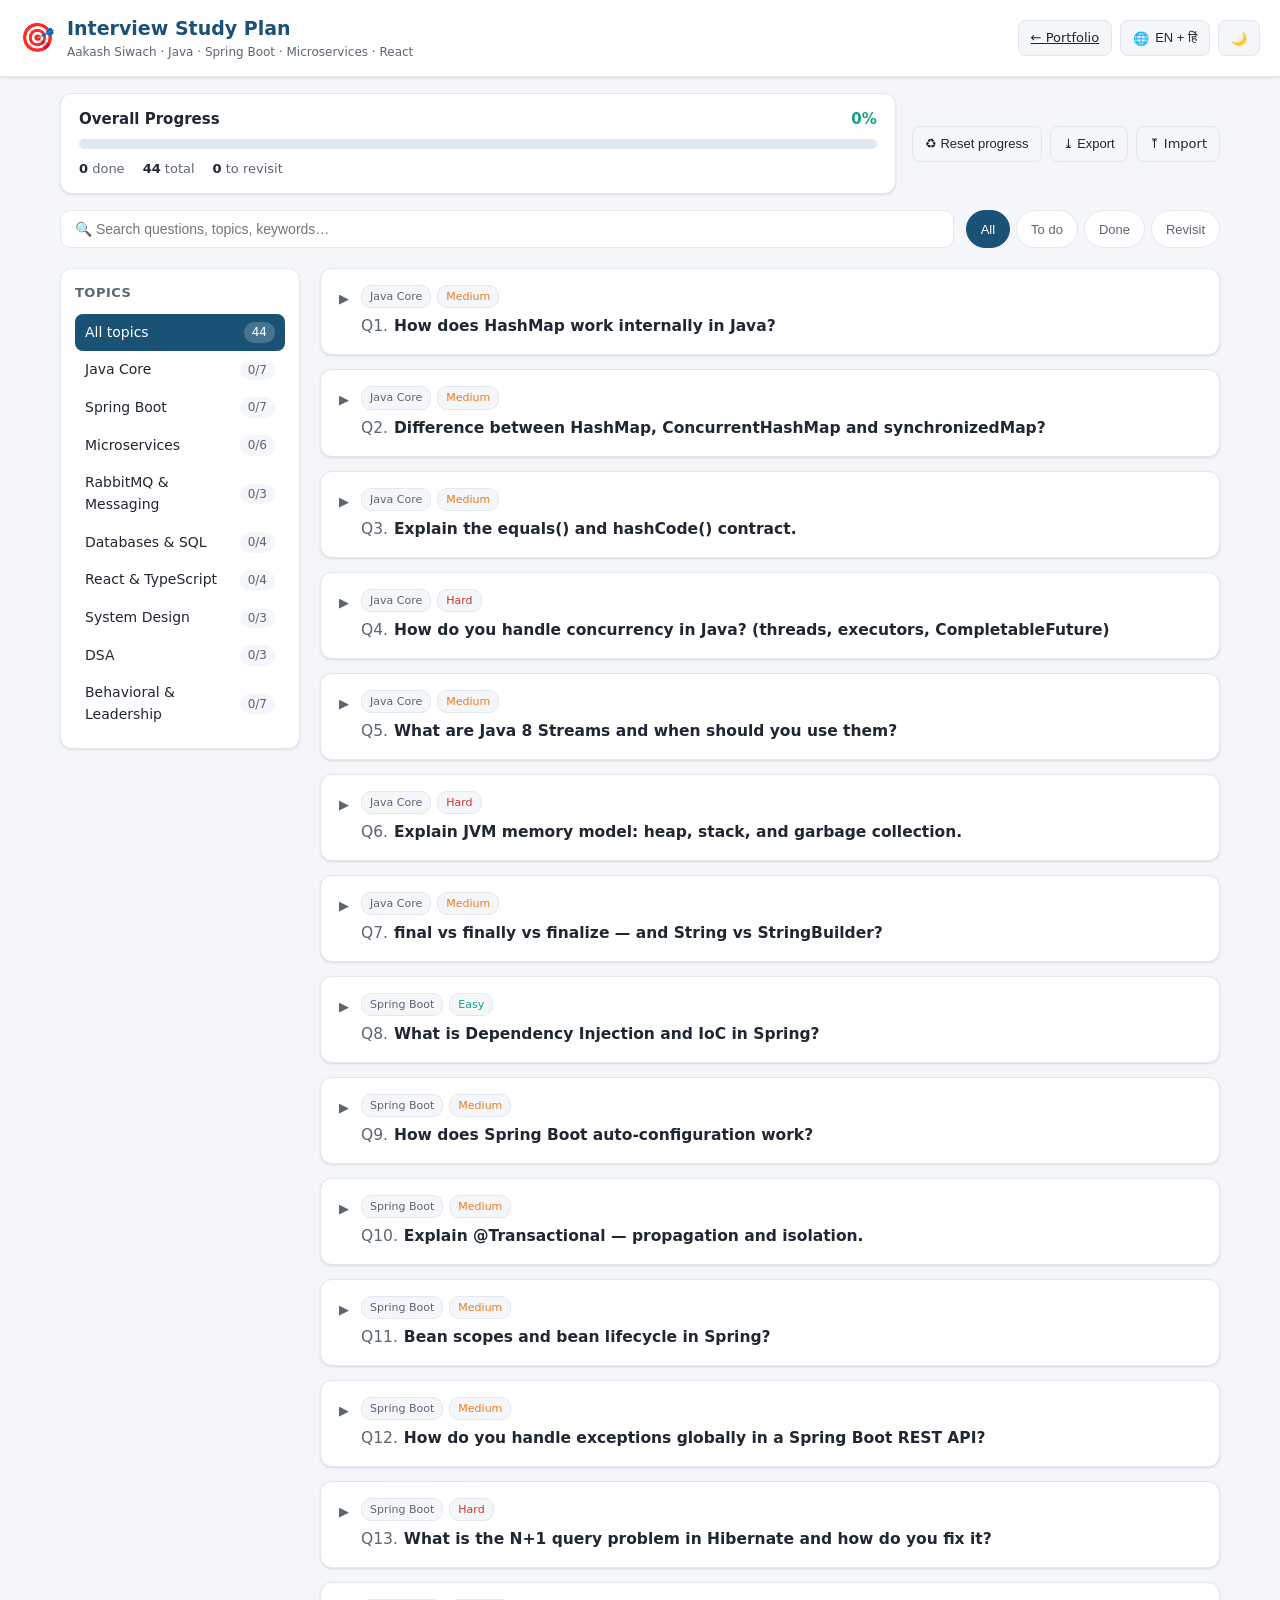
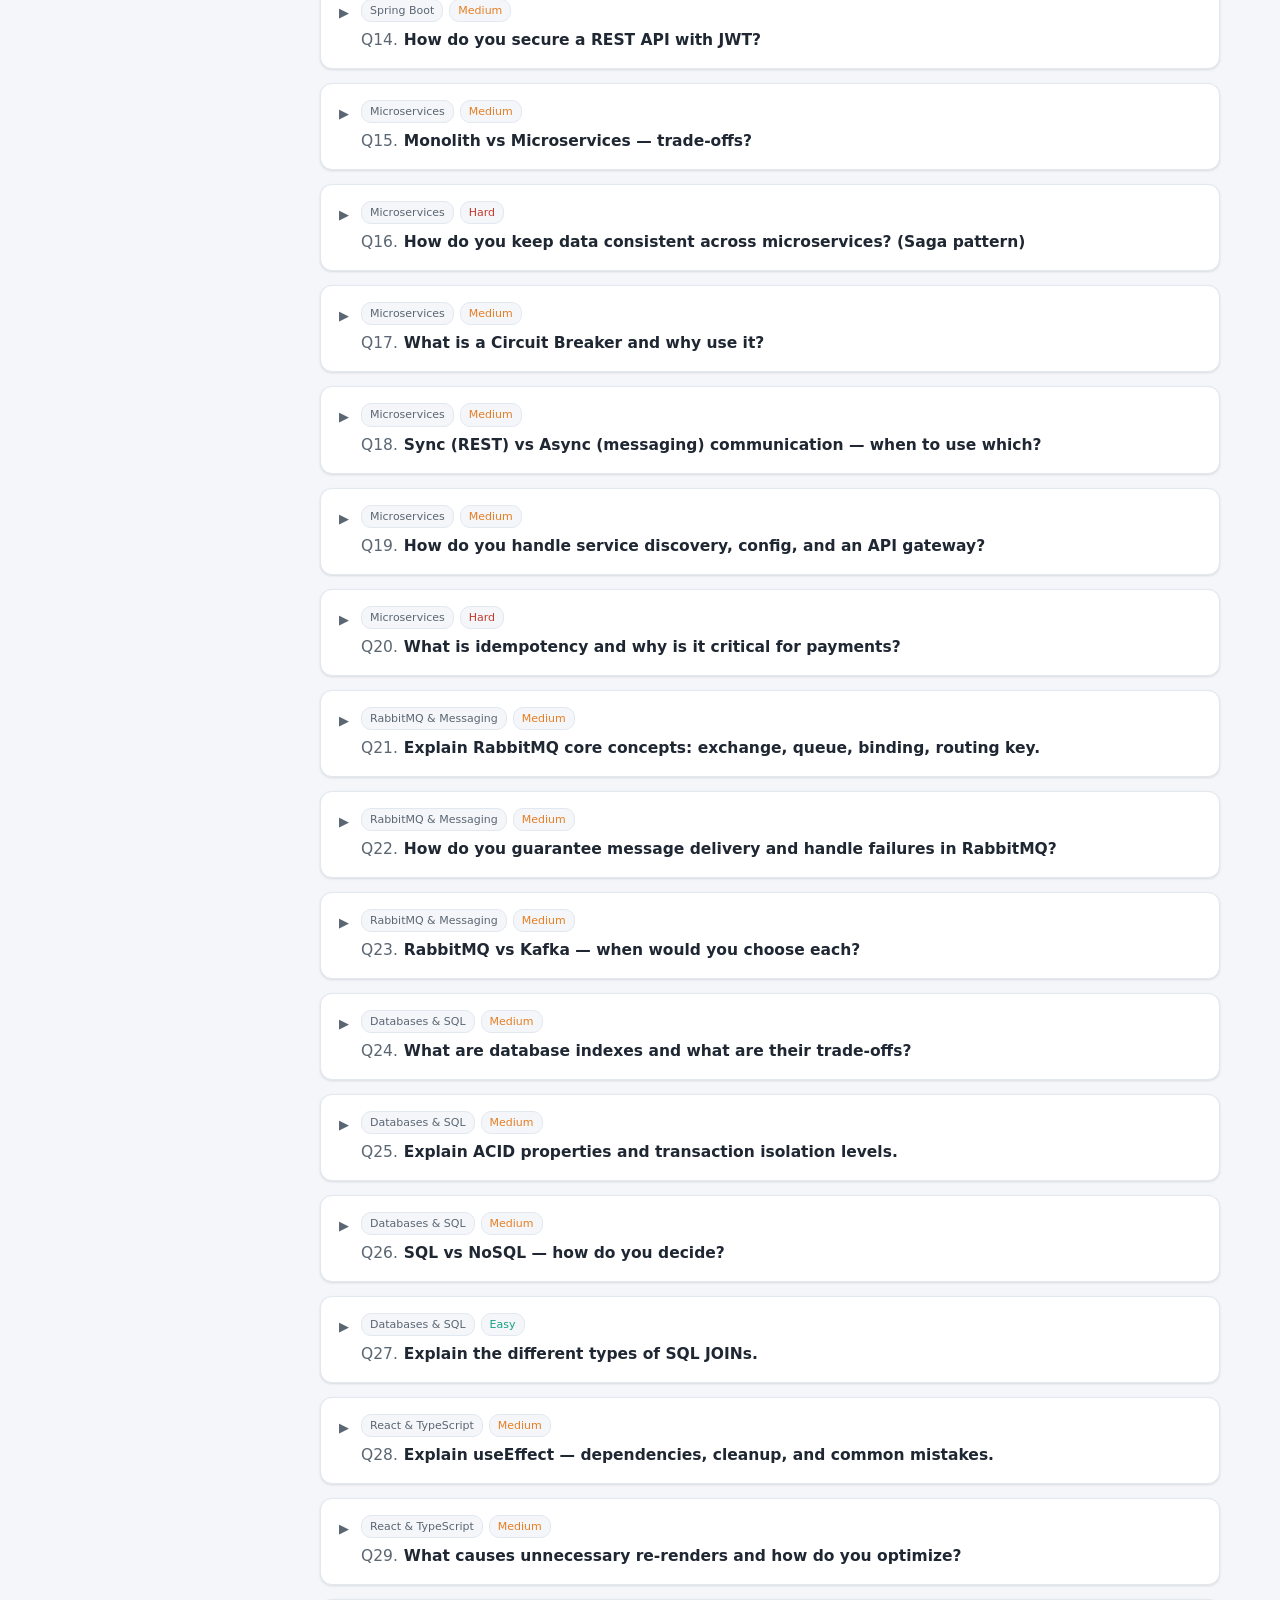
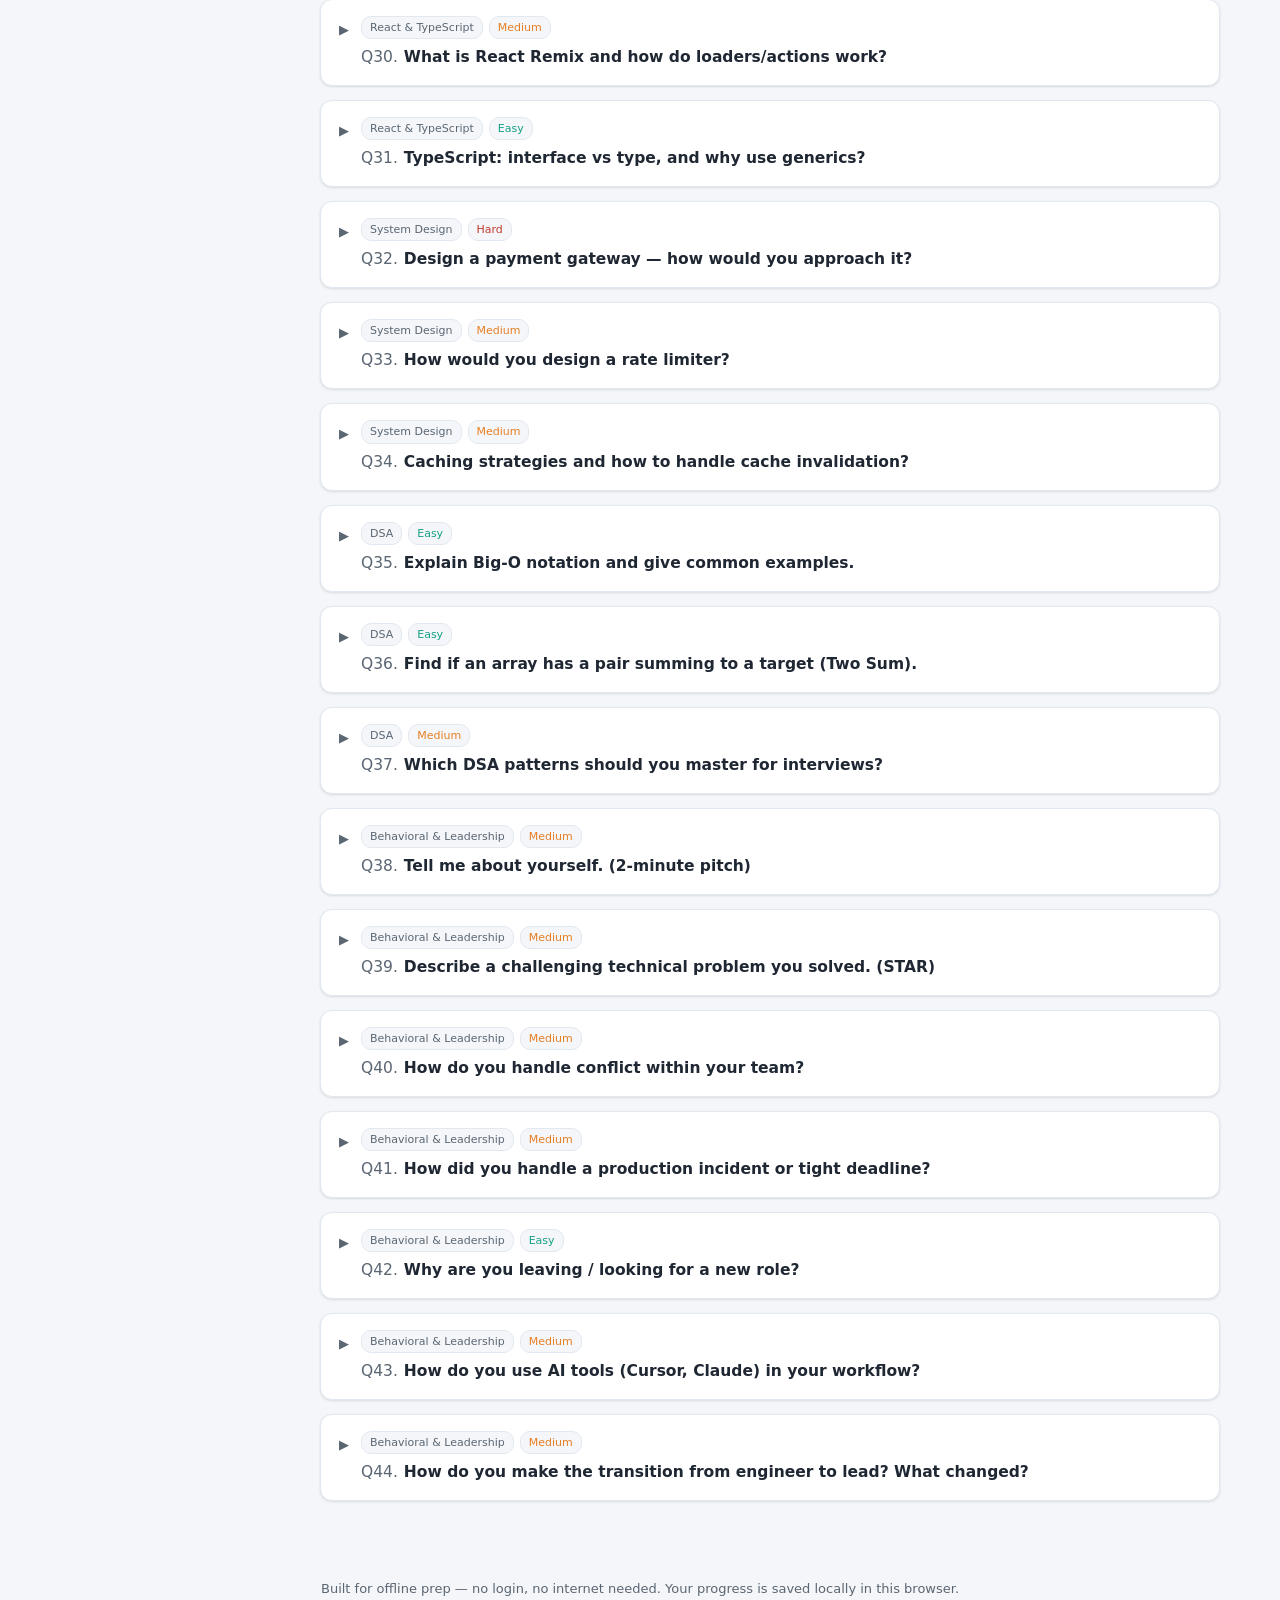
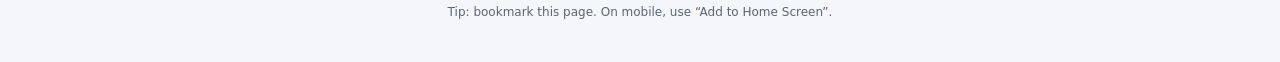
==== interview/index.html @ 18bff3b8 "Add Interview Prep app + update profile to match resume (Project Lead, Bancstac payments, Spring Boo" ====
<!DOCTYPE html>
<html lang="en">
<head>
<meta charset="UTF-8" />
<meta name="viewport" content="width=device-width, initial-scale=1.0" />
<title>Interview Study Plan — Aakash Siwach</title>
<meta name="description" content="Offline interview prep: Java, Spring Boot, Microservices, React. English + Hindi. Progress tracked in your browser." />
<link rel="stylesheet" href="css/style.css" />
</head>
<body>
<header class="topbar">
  <div class="brand">
    <span class="logo">🎯</span>
    <div>
      <h1>Interview Study Plan</h1>
      <p class="subtitle">Aakash Siwach · Java · Spring Boot · Microservices · React</p>
    </div>
  </div>
  <div class="header-actions">
    <a href="../" class="btn" title="Back to portfolio">← Portfolio</a>
    <button id="langToggle" class="btn" title="Toggle Hindi/English answers">🌐 <span id="langLabel">EN + हिं</span></button>
    <button id="themeToggle" class="btn" title="Toggle dark mode">🌙</button>
  </div>
</header>

<section class="dashboard">
  <div class="progress-card">
    <div class="progress-head">
      <span>Overall Progress</span>
      <span id="overallPct" class="pct">0%</span>
    </div>
    <div class="bar"><div id="overallBar" class="bar-fill"></div></div>
    <div class="stats">
      <span><b id="doneCount">0</b> done</span>
      <span><b id="totalCount">0</b> total</span>
      <span><b id="revisitCount">0</b> to revisit</span>
    </div>
  </div>
  <div class="mini-actions">
    <button id="resetProgress" class="btn danger" title="Clear all progress">♻ Reset progress</button>
    <button id="exportProgress" class="btn" title="Backup progress to a file">⤓ Export</button>
    <label class="btn" title="Restore progress from a backup file">⤒ Import<input id="importProgress" type="file" accept="application/json" hidden></label>
  </div>
</section>

<nav class="controls">
  <input id="search" type="search" placeholder="🔍 Search questions, topics, keywords…" />
  <div class="filters" id="statusFilters">
    <button class="chip active" data-status="all">All</button>
    <button class="chip" data-status="todo">To do</button>
    <button class="chip" data-status="done">Done</button>
    <button class="chip" data-status="revisit">Revisit</button>
  </div>
</nav>

<main class="layout">
  <aside class="sidebar">
    <h3>Topics</h3>
    <ul id="categoryList" class="cat-list"></ul>
  </aside>

  <section class="content">
    <div id="questionContainer"></div>
    <p id="emptyState" class="empty" hidden>No questions match your filters.</p>
  </section>
</main>

<footer class="foot">
  <p>Built for offline prep — no login, no internet needed. Your progress is saved locally in this browser.</p>
  <p class="tip">Tip: bookmark this page. On mobile, use “Add to Home Screen”.</p>
</footer>

<script src="js/questions.js"></script>
<script src="js/app.js"></script>
</body>
</html>
---- interview/css/style.css ----
:root {
  --bg: #f4f6f9;
  --card: #ffffff;
  --text: #1f2733;
  --muted: #5b6673;
  --primary: #1a5276;
  --primary-2: #2471a3;
  --accent: #16a085;
  --danger: #c0392b;
  --border: #e2e8f0;
  --done: #16a085;
  --revisit: #e67e22;
  --code-bg: #1e293b;
  --code-text: #e2e8f0;
  --shadow: 0 1px 3px rgba(0,0,0,.08), 0 1px 2px rgba(0,0,0,.04);
}
[data-theme="dark"] {
  --bg: #0f172a;
  --card: #1e293b;
  --text: #e2e8f0;
  --muted: #94a3b8;
  --primary: #5dade2;
  --primary-2: #7fb8e0;
  --border: #334155;
  --code-bg: #0b1220;
  --shadow: 0 1px 3px rgba(0,0,0,.4);
}
* { box-sizing: border-box; margin: 0; padding: 0; }
html { scroll-behavior: smooth; }
body {
  font-family: "Segoe UI", system-ui, Arial, sans-serif;
  background: var(--bg);
  color: var(--text);
  line-height: 1.55;
  font-size: 15px;
}

/* Header */
.topbar {
  display: flex; justify-content: space-between; align-items: center;
  background: var(--card); padding: 14px 20px;
  border-bottom: 1px solid var(--border); position: sticky; top: 0; z-index: 20;
  box-shadow: var(--shadow);
}
.brand { display: flex; align-items: center; gap: 12px; }
.logo { font-size: 28px; }
h1 { font-size: 19px; color: var(--primary); }
.subtitle { font-size: 12px; color: var(--muted); }
.header-actions { display: flex; gap: 8px; }

.btn {
  background: var(--bg); color: var(--text); border: 1px solid var(--border);
  padding: 7px 12px; border-radius: 8px; cursor: pointer; font-size: 13px;
  display: inline-flex; align-items: center; gap: 6px; transition: .15s; white-space: nowrap;
}
.btn:hover { border-color: var(--primary-2); color: var(--primary); }
.btn.danger:hover { border-color: var(--danger); color: var(--danger); }

/* Dashboard */
.dashboard {
  display: flex; gap: 16px; flex-wrap: wrap; align-items: center;
  padding: 16px 20px; max-width: 1200px; margin: 0 auto; width: 100%;
}
.progress-card {
  background: var(--card); border: 1px solid var(--border); border-radius: 12px;
  padding: 14px 18px; flex: 1; min-width: 280px; box-shadow: var(--shadow);
}
.progress-head { display: flex; justify-content: space-between; font-weight: 600; margin-bottom: 8px; }
.pct { color: var(--accent); }
.bar { height: 10px; background: var(--border); border-radius: 6px; overflow: hidden; }
.bar-fill { height: 100%; width: 0%; background: linear-gradient(90deg, var(--primary-2), var(--accent)); transition: width .4s; }
.stats { display: flex; gap: 18px; margin-top: 10px; font-size: 13px; color: var(--muted); }
.stats b { color: var(--text); }
.mini-actions { display: flex; gap: 8px; flex-wrap: wrap; }

/* Controls */
.controls { max-width: 1200px; margin: 0 auto; width: 100%; padding: 0 20px 8px; display: flex; gap: 12px; flex-wrap: wrap; }
#search {
  flex: 1; min-width: 220px; padding: 10px 14px; border-radius: 10px;
  border: 1px solid var(--border); background: var(--card); color: var(--text); font-size: 14px;
}
.filters { display: flex; gap: 6px; flex-wrap: wrap; }
.chip {
  border: 1px solid var(--border); background: var(--card); color: var(--muted);
  padding: 8px 14px; border-radius: 20px; cursor: pointer; font-size: 13px; transition: .15s;
}
.chip.active { background: var(--primary); color: #fff; border-color: var(--primary); }

/* Layout */
.layout { display: flex; gap: 20px; max-width: 1200px; margin: 12px auto 0; width: 100%; padding: 0 20px 40px; align-items: flex-start; }
.sidebar {
  width: 240px; flex-shrink: 0; background: var(--card); border: 1px solid var(--border);
  border-radius: 12px; padding: 14px; position: sticky; top: 78px; box-shadow: var(--shadow);
}
.sidebar h3 { font-size: 13px; text-transform: uppercase; letter-spacing: .5px; color: var(--muted); margin-bottom: 10px; }
.cat-list { list-style: none; }
.cat-item {
  display: flex; justify-content: space-between; align-items: center; gap: 8px;
  padding: 8px 10px; border-radius: 8px; cursor: pointer; font-size: 14px; transition: .12s;
}
.cat-item:hover { background: var(--bg); }
.cat-item.active { background: var(--primary); color: #fff; }
.cat-item.active .cat-count { color: #fff; }
.cat-count { font-size: 12px; color: var(--muted); background: var(--bg); padding: 1px 8px; border-radius: 10px; }
.cat-item.active .cat-count { background: rgba(255,255,255,.2); }

.content { flex: 1; min-width: 0; }

/* Question card */
.qcard {
  background: var(--card); border: 1px solid var(--border); border-radius: 12px;
  margin-bottom: 14px; box-shadow: var(--shadow); overflow: hidden;
}
.qcard.done { border-left: 4px solid var(--done); }
.qcard.revisit { border-left: 4px solid var(--revisit); }
.qhead { display: flex; gap: 12px; align-items: flex-start; padding: 16px 18px; cursor: pointer; }
.qmeta { display: flex; flex-direction: column; gap: 6px; flex: 1; }
.qtags { display: flex; gap: 6px; flex-wrap: wrap; }
.tag { font-size: 11px; padding: 2px 8px; border-radius: 10px; background: var(--bg); color: var(--muted); border: 1px solid var(--border); }
.tag.diff-easy { color: #16a085; }
.tag.diff-medium { color: #e67e22; }
.tag.diff-hard { color: #c0392b; }
.qtitle { font-weight: 600; font-size: 15.5px; }
.qnum { color: var(--muted); font-weight: 400; margin-right: 6px; }
.expand-ico { font-size: 13px; color: var(--muted); transition: transform .2s; margin-top: 4px; }
.qcard.open .expand-ico { transform: rotate(90deg); }

.qbody { display: none; padding: 0 18px 18px; border-top: 1px solid var(--border); }
.qcard.open .qbody { display: block; }
.answer-block { margin-top: 14px; }
.answer-label {
  display: inline-block; font-size: 11px; font-weight: 700; letter-spacing: .5px;
  text-transform: uppercase; padding: 2px 8px; border-radius: 6px; margin-bottom: 6px;
}
.label-en { background: rgba(36,113,163,.12); color: var(--primary-2); }
.label-hi { background: rgba(22,160,133,.12); color: var(--accent); }
.answer-block p { margin-bottom: 8px; }
.answer-block ul { margin: 6px 0 10px 20px; }
.answer-block li { margin-bottom: 4px; }
.answer-block.hidden-lang { display: none; }

pre {
  background: var(--code-bg); color: var(--code-text); padding: 14px 16px;
  border-radius: 8px; overflow-x: auto; font-size: 13px; margin: 10px 0;
  font-family: "Consolas", "Monaco", monospace; line-height: 1.5;
}
code.inline { background: var(--bg); padding: 1px 6px; border-radius: 4px; font-family: monospace; font-size: 13px; color: var(--primary-2); }

.qactions { display: flex; gap: 8px; margin-top: 16px; flex-wrap: wrap; }
.qactions .btn.active-done { background: var(--done); color: #fff; border-color: var(--done); }
.qactions .btn.active-revisit { background: var(--revisit); color: #fff; border-color: var(--revisit); }

.empty { text-align: center; color: var(--muted); padding: 40px; }

/* Footer */
.foot { text-align: center; padding: 24px 20px 40px; color: var(--muted); font-size: 13px; }
.tip { margin-top: 4px; font-size: 12px; }

@media (max-width: 780px) {
  .layout { flex-direction: column; }
  .sidebar { width: 100%; position: static; }
  .cat-list { display: flex; flex-wrap: wrap; gap: 6px; }
  .cat-item { flex: 1 1 auto; }
}
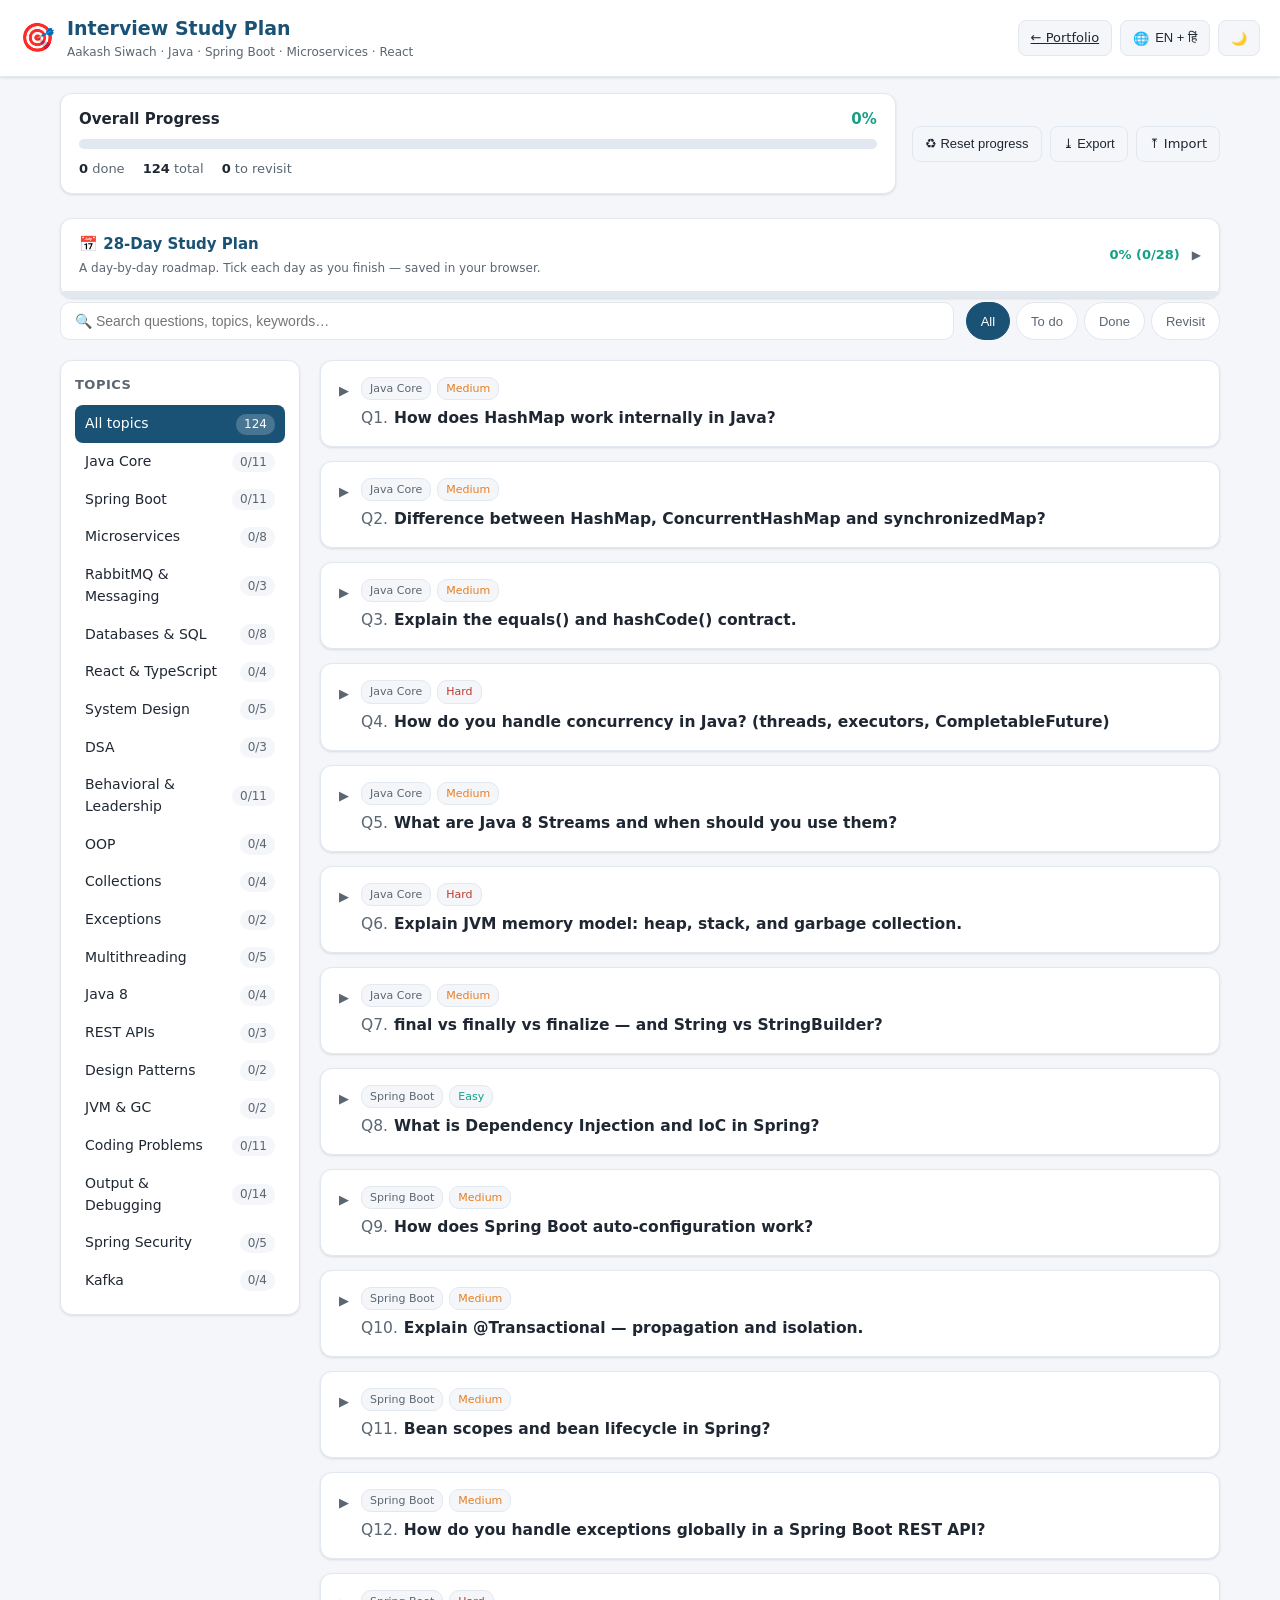
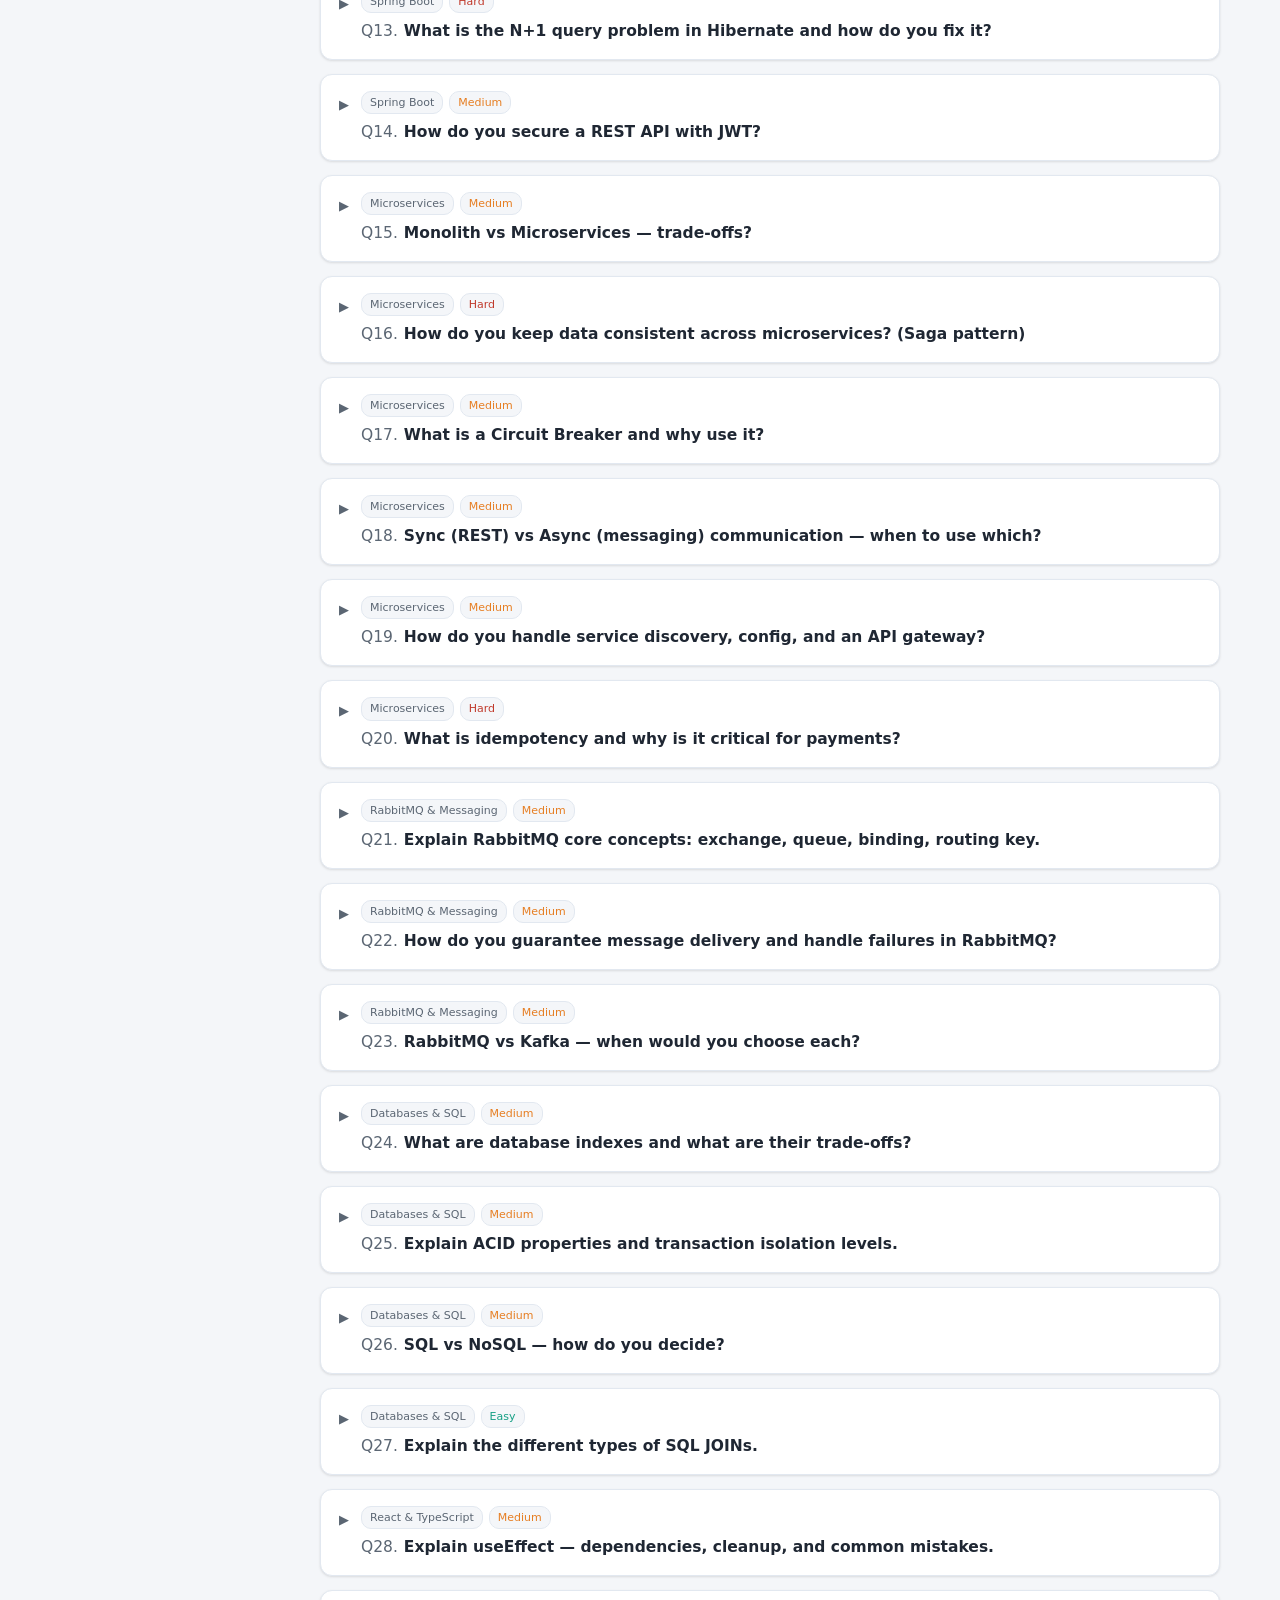
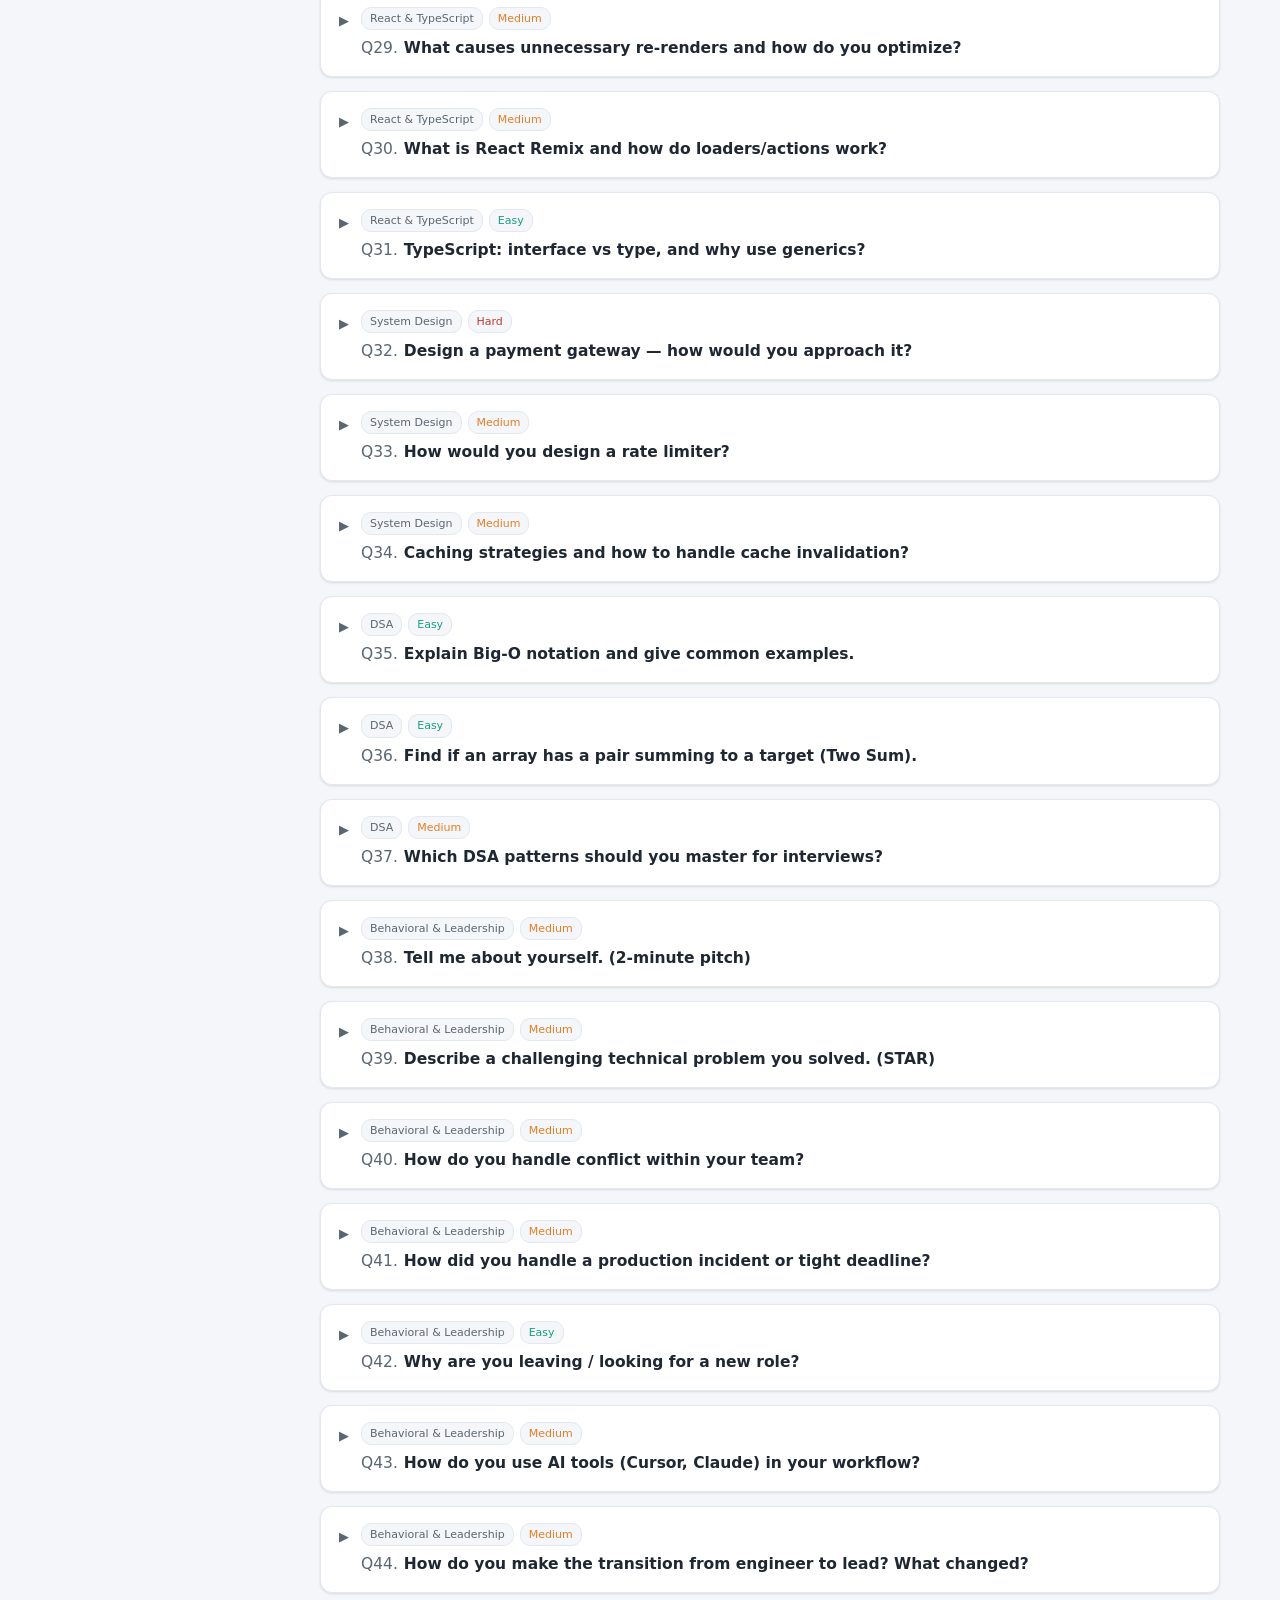
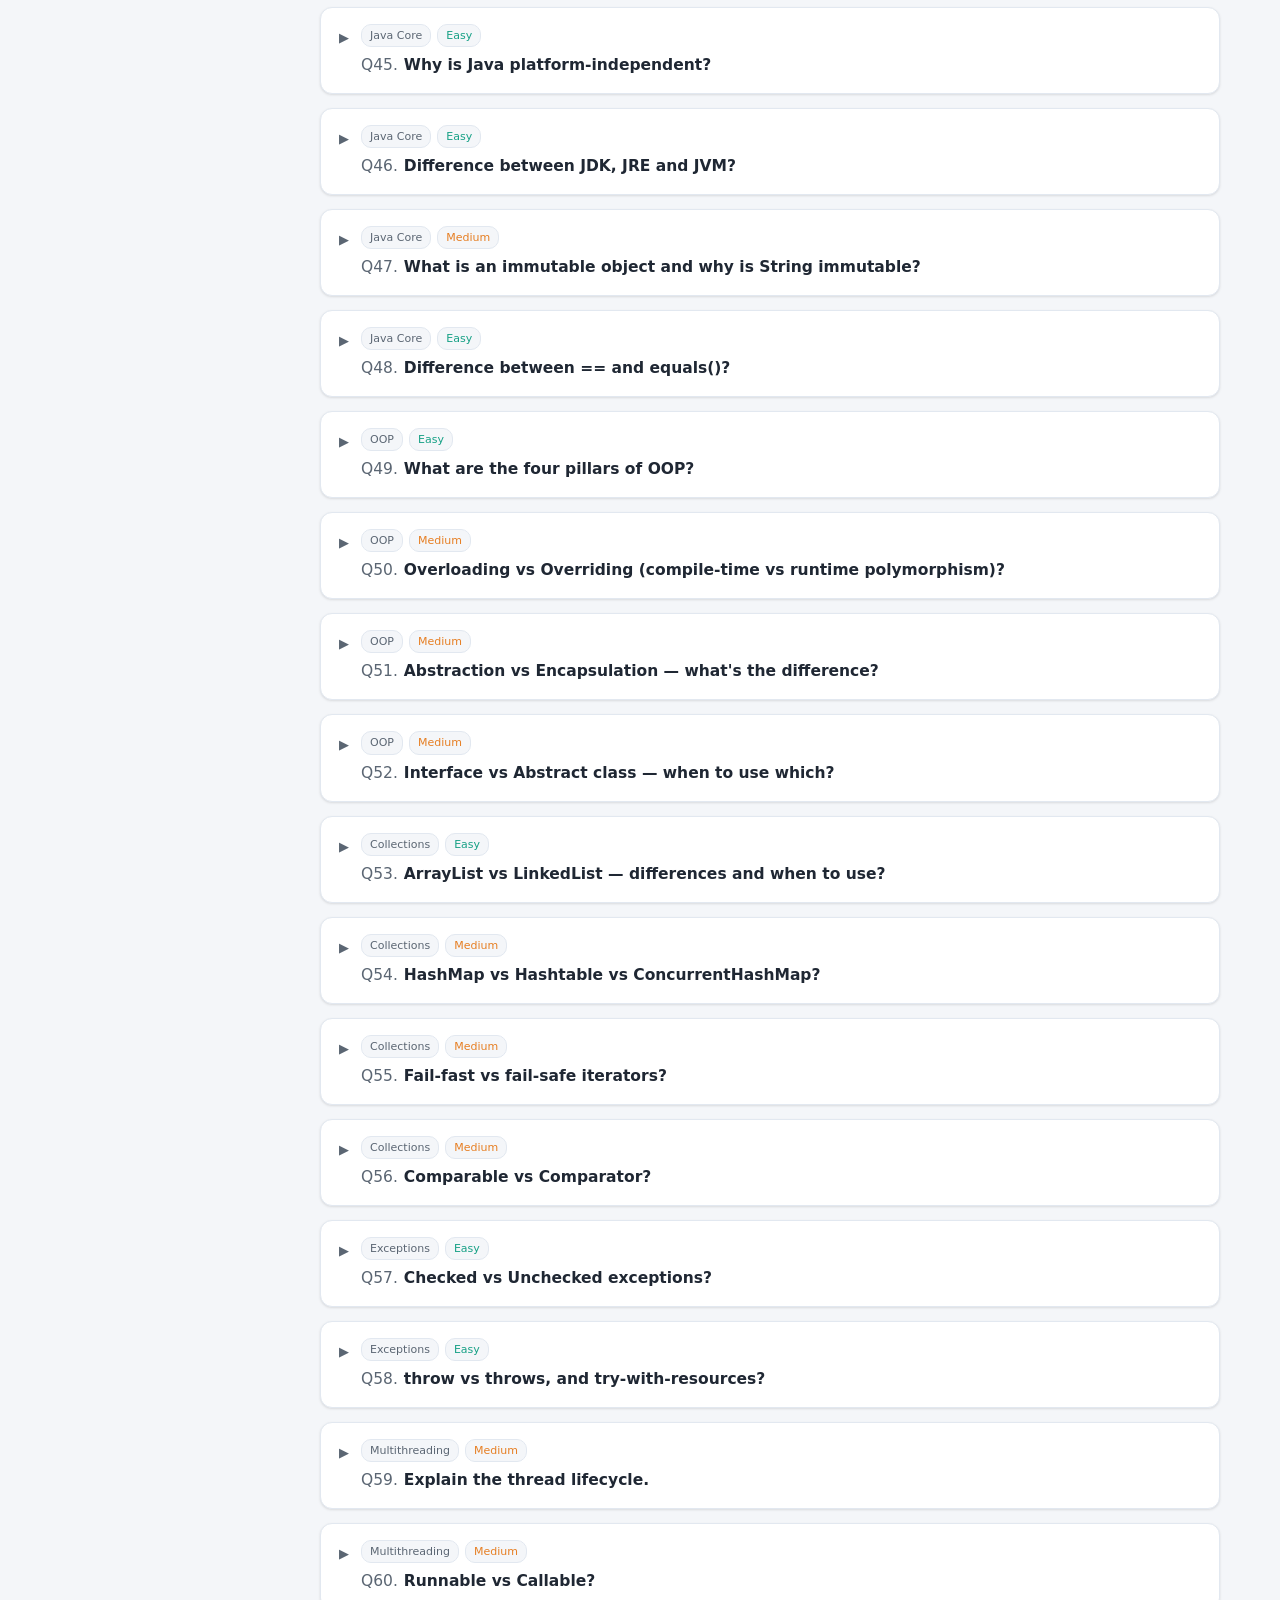
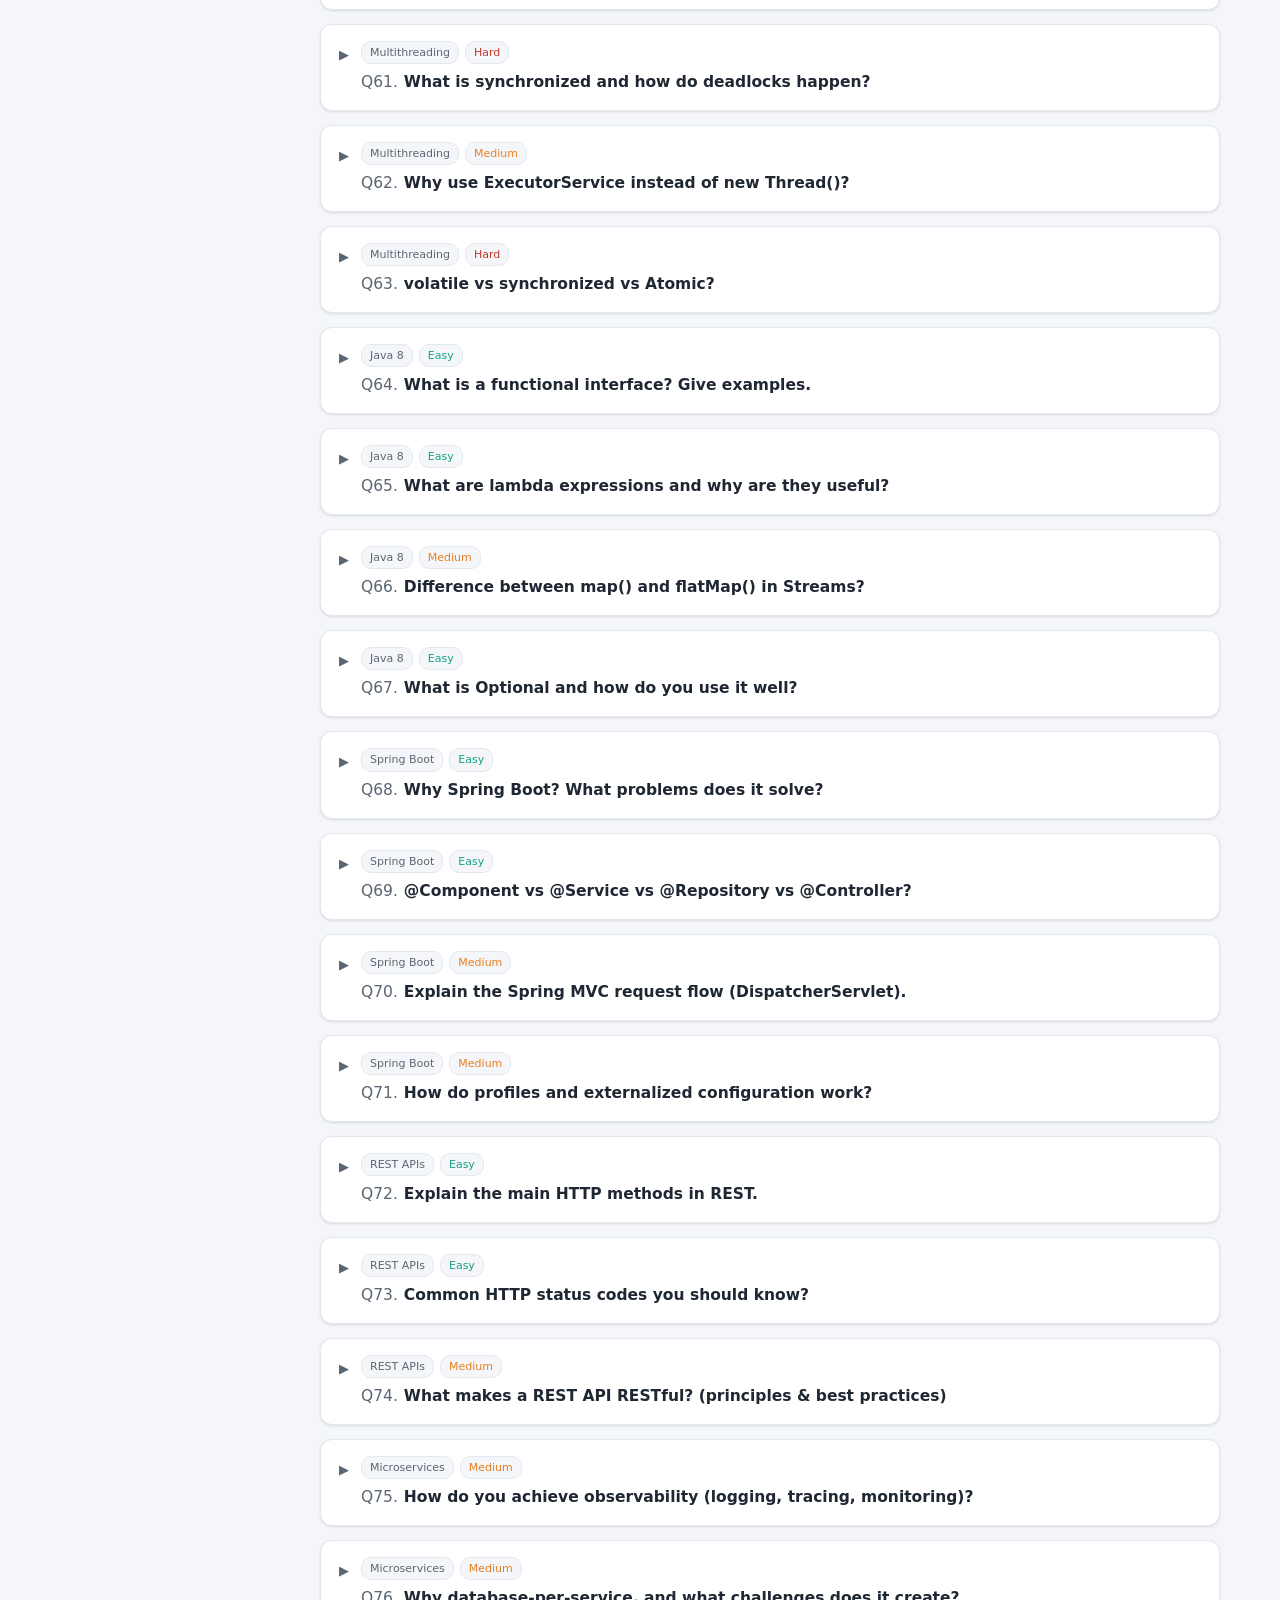
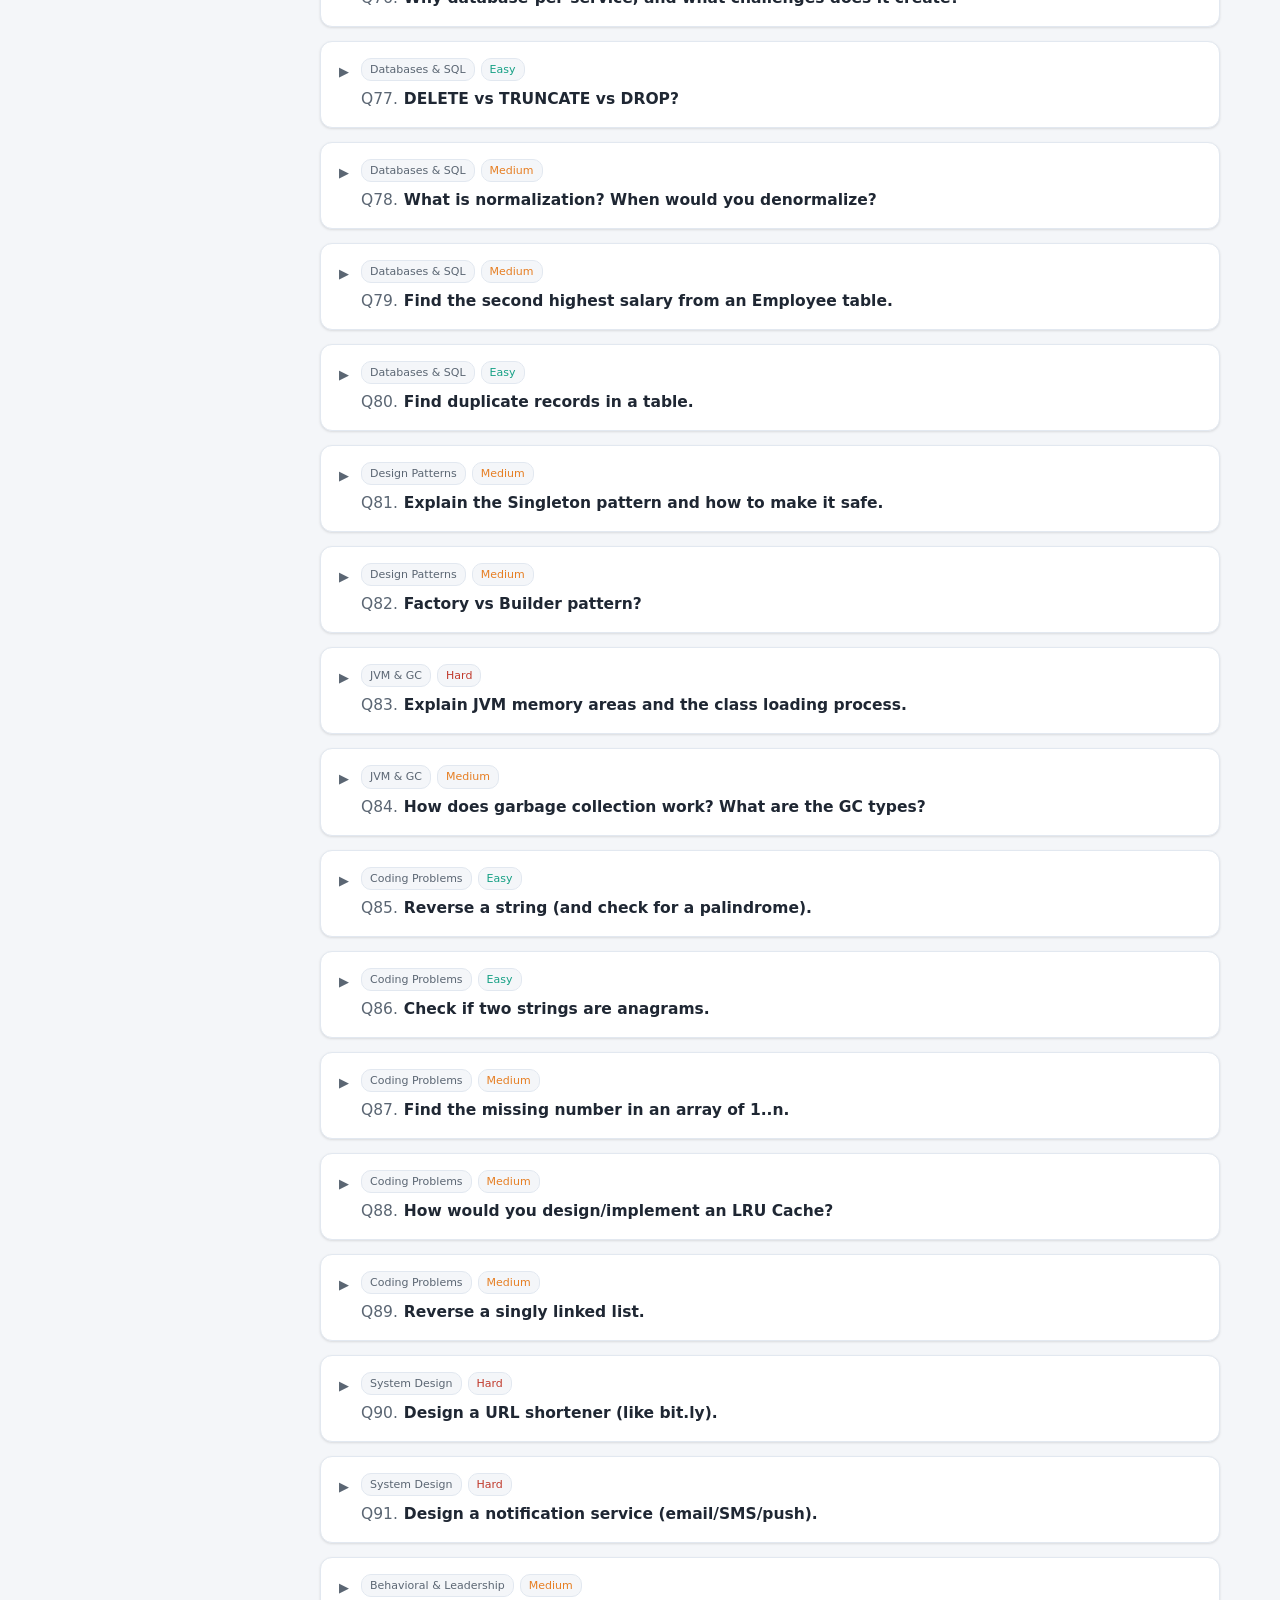
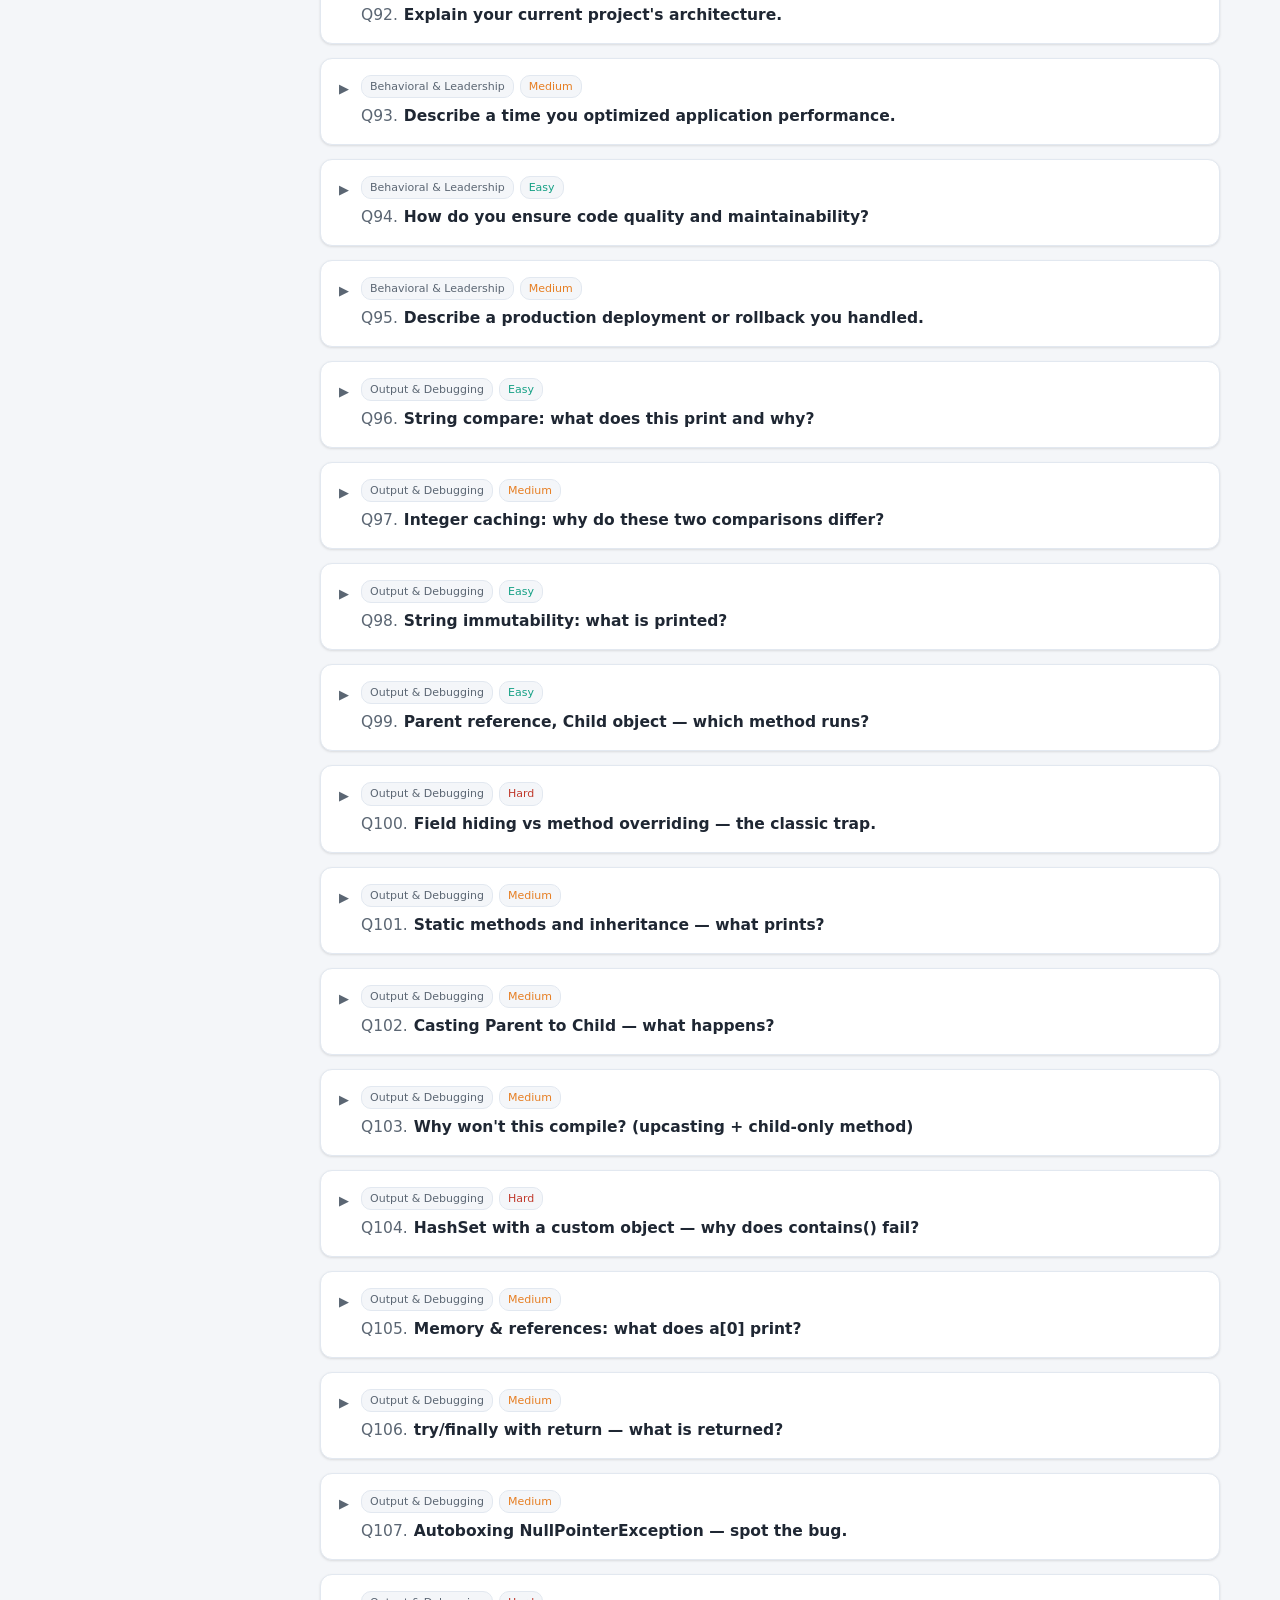
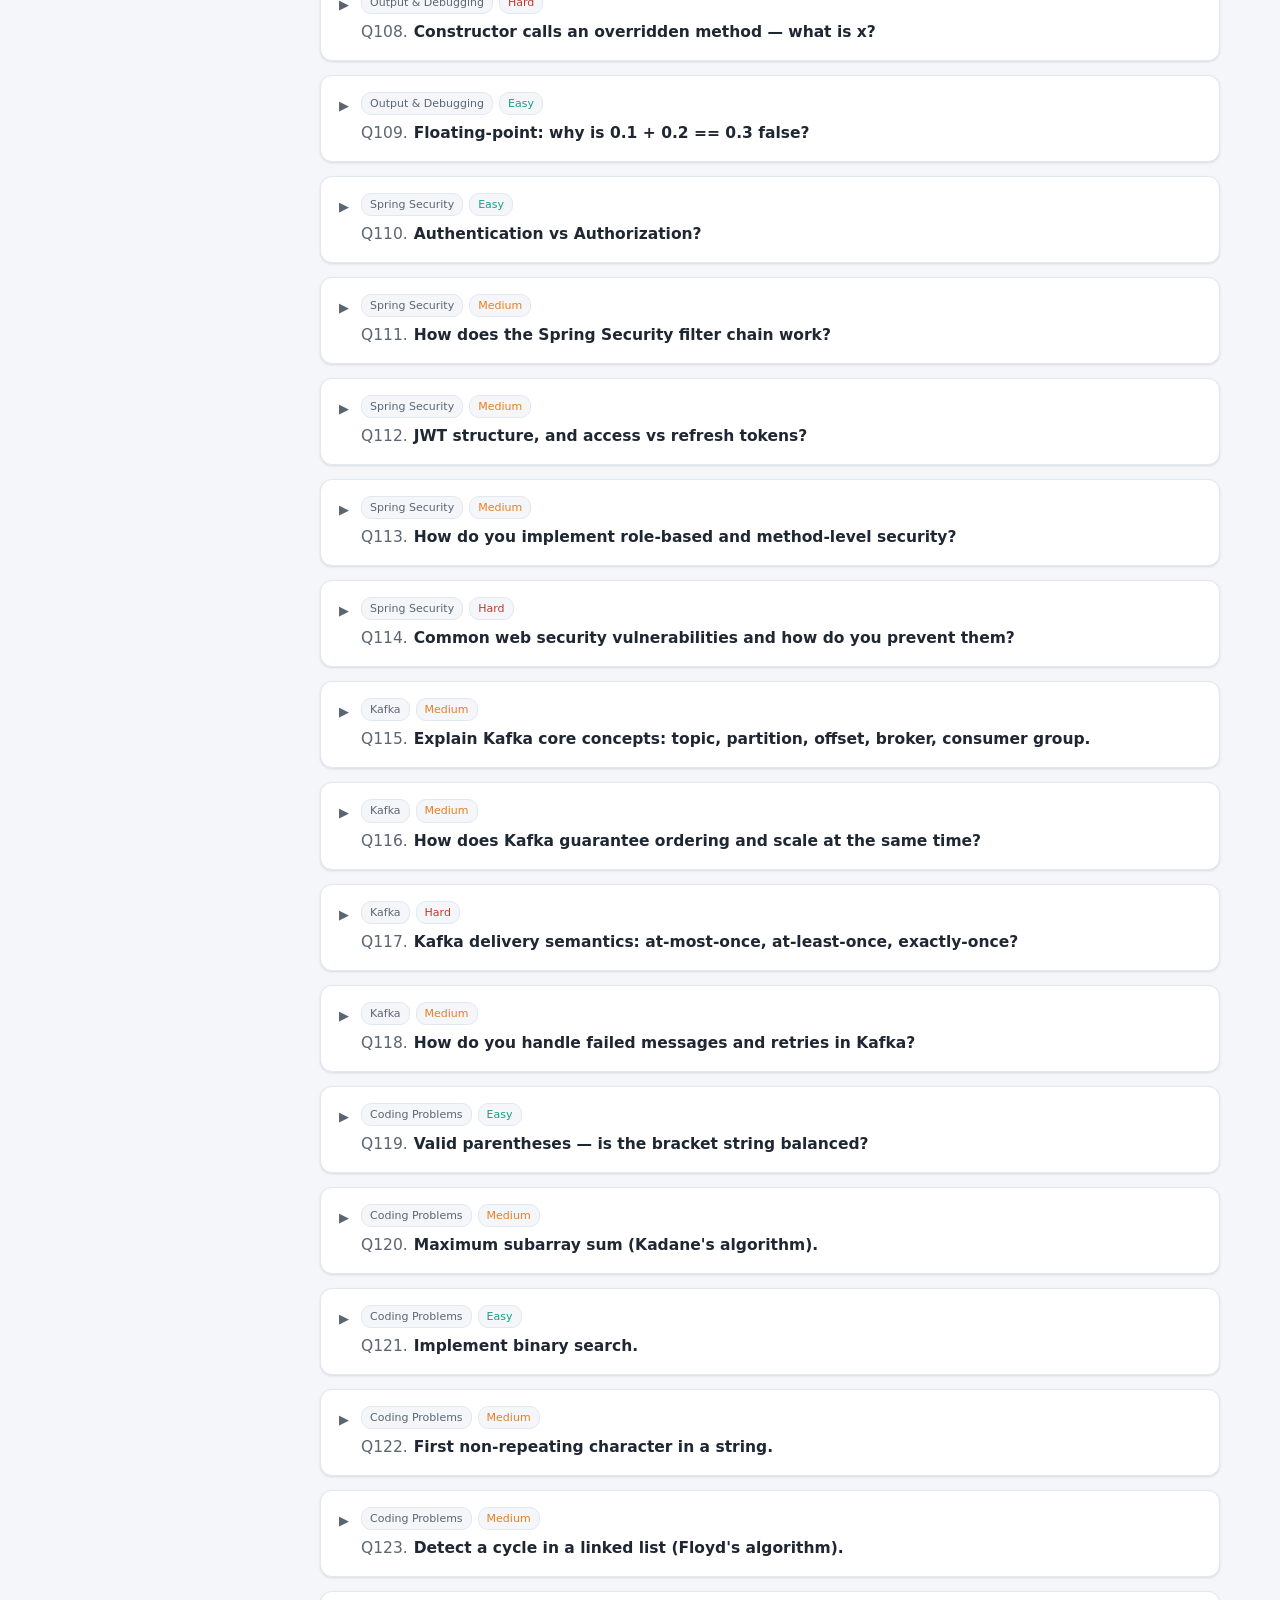
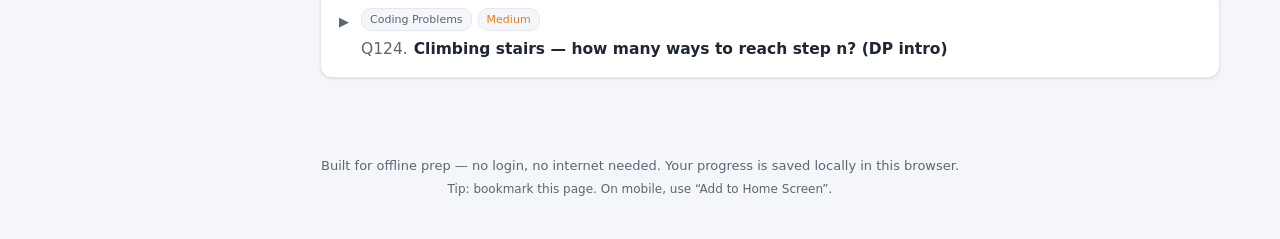
==== commit 0dd7f379: "Add Spring Security/JWT + Kafka + more coding solutions (124 Q&A) and a 28-day study checklist with " ====
--- a/interview/index.html
+++ b/interview/index.html
@@ -43,6 +43,23 @@
   </div>
 </section>
 
+<section class="sp-wrap">
+  <div class="sp-card">
+    <div class="sp-head" id="spToggle" role="button" tabindex="0">
+      <div>
+        <h3>📅 28-Day Study Plan</h3>
+        <p class="sp-sub">A day-by-day roadmap. Tick each day as you finish — saved in your browser.</p>
+      </div>
+      <div class="sp-head-right">
+        <span class="sp-pct" id="spPct">0%</span>
+        <span class="sp-caret" id="spCaret">▶</span>
+      </div>
+    </div>
+    <div class="sp-progress"><div class="sp-bar" id="spBar"></div></div>
+    <div class="sp-body" id="spBody" hidden></div>
+  </div>
+</section>
+
 <nav class="controls">
   <input id="search" type="search" placeholder="🔍 Search questions, topics, keywords…" />
   <div class="filters" id="statusFilters">
@@ -71,6 +88,7 @@
 </footer>
 
 <script src="js/questions.js"></script>
+<script src="js/studyplan.js"></script>
 <script src="js/app.js"></script>
 </body>
 </html>
--- a/interview/css/style.css
+++ b/interview/css/style.css
@@ -73,6 +73,28 @@
 .stats b { color: var(--text); }
 .mini-actions { display: flex; gap: 8px; flex-wrap: wrap; }
 
+/* Study Plan */
+.sp-wrap { max-width: 1200px; margin: 0 auto 4px; width: 100%; padding: 8px 20px 0; }
+.sp-card { background: var(--card); border: 1px solid var(--border); border-radius: 12px; box-shadow: var(--shadow); overflow: hidden; }
+.sp-head { display: flex; justify-content: space-between; align-items: center; gap: 12px; padding: 14px 18px; cursor: pointer; }
+.sp-head h3 { font-size: 15px; color: var(--primary); }
+.sp-sub { font-size: 12px; color: var(--muted); margin-top: 2px; }
+.sp-head-right { display: flex; align-items: center; gap: 12px; }
+.sp-pct { font-size: 13px; font-weight: 700; color: var(--accent); white-space: nowrap; }
+.sp-caret { font-size: 12px; color: var(--muted); transition: transform .2s; }
+.sp-progress { height: 6px; background: var(--border); }
+.sp-bar { height: 100%; width: 0%; background: linear-gradient(90deg, var(--primary-2), var(--accent)); transition: width .35s; }
+.sp-body { padding: 8px 18px 16px; }
+.sp-week { font-size: 12px; font-weight: 700; text-transform: uppercase; letter-spacing: .5px; color: var(--primary); margin: 14px 0 6px; border-bottom: 1px solid var(--border); padding-bottom: 4px; }
+.sp-day { display: flex; align-items: flex-start; gap: 10px; padding: 8px 6px; border-radius: 8px; cursor: pointer; transition: .12s; }
+.sp-day:hover { background: var(--bg); }
+.sp-day input { margin-top: 3px; width: 16px; height: 16px; flex-shrink: 0; cursor: pointer; accent-color: var(--done); }
+.sp-daynum { font-size: 12px; font-weight: 700; color: var(--revisit); min-width: 52px; margin-top: 1px; }
+.sp-daytext { display: flex; flex-direction: column; }
+.sp-daytext b { font-size: 14px; }
+.sp-daytext small { font-size: 12.5px; color: var(--muted); }
+.sp-day.done .sp-daytext b { text-decoration: line-through; color: var(--muted); }
+
 /* Controls */
 .controls { max-width: 1200px; margin: 0 auto; width: 100%; padding: 0 20px 8px; display: flex; gap: 12px; flex-wrap: wrap; }
 #search {
@@ -134,6 +156,8 @@
 }
 .label-en { background: rgba(36,113,163,.12); color: var(--primary-2); }
 .label-hi { background: rgba(22,160,133,.12); color: var(--accent); }
+.label-code { background: rgba(230,126,34,.15); color: var(--revisit); }
+.code-q { margin-top: 14px; }
 .answer-block p { margin-bottom: 8px; }
 .answer-block ul { margin: 6px 0 10px 20px; }
 .answer-block li { margin-bottom: 4px; }
